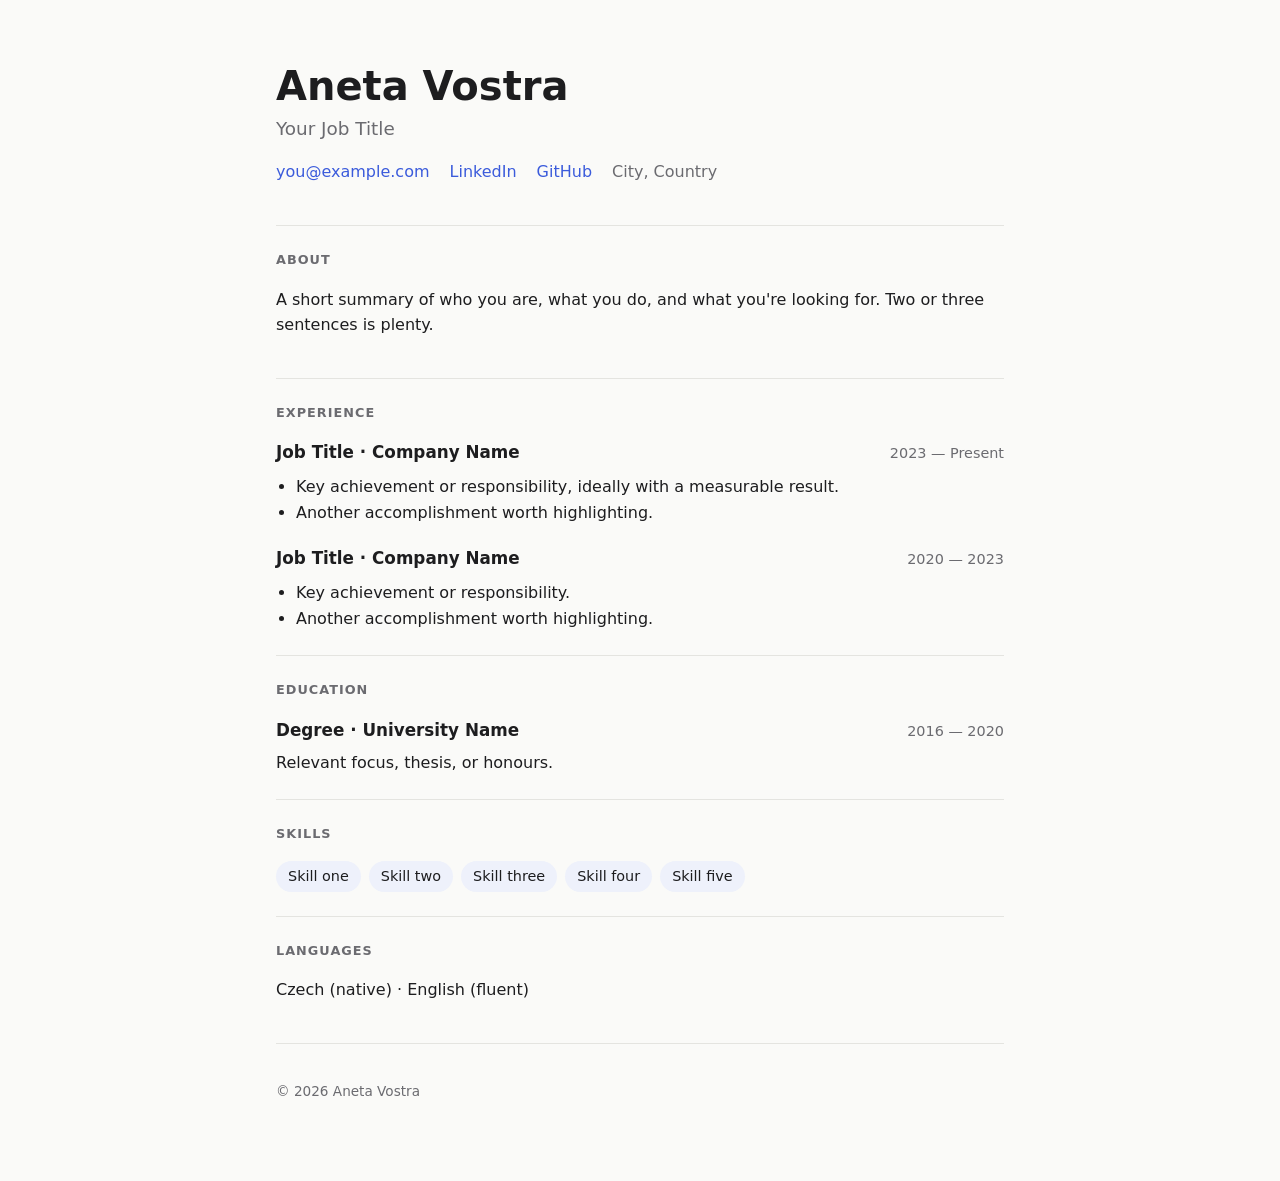
==== index.html @ 8c1da6d1 "Add placeholder web CV Co-Authored-By: Claude Opus 5.5 <noreply@anthropic.com>" ====
<!doctype html>
<html lang="en">
<head>
  <meta charset="utf-8">
  <meta name="viewport" content="width=device-width, initial-scale=1">
  <title>Aneta Vostra — CV</title>
  <meta name="description" content="Curriculum vitae of Aneta Vostra">
  <link rel="stylesheet" href="styles.css">
</head>
<body>
  <main class="cv">
    <header class="hero">
      <h1>Aneta Vostra</h1>
      <p class="role">Your Job Title</p>
      <ul class="contact">
        <li><a href="mailto:you@example.com">you@example.com</a></li>
        <li><a href="https://www.linkedin.com/">LinkedIn</a></li>
        <li><a href="https://github.com/">GitHub</a></li>
        <li>City, Country</li>
      </ul>
    </header>

    <section>
      <h2>About</h2>
      <p>A short summary of who you are, what you do, and what you're looking for. Two or three sentences is plenty.</p>
    </section>

    <section>
      <h2>Experience</h2>
      <article class="entry">
        <div class="entry-head">
          <h3>Job Title · Company Name</h3>
          <span class="dates">2023 — Present</span>
        </div>
        <ul>
          <li>Key achievement or responsibility, ideally with a measurable result.</li>
          <li>Another accomplishment worth highlighting.</li>
        </ul>
      </article>
      <article class="entry">
        <div class="entry-head">
          <h3>Job Title · Company Name</h3>
          <span class="dates">2020 — 2023</span>
        </div>
        <ul>
          <li>Key achievement or responsibility.</li>
          <li>Another accomplishment worth highlighting.</li>
        </ul>
      </article>
    </section>

    <section>
      <h2>Education</h2>
      <article class="entry">
        <div class="entry-head">
          <h3>Degree · University Name</h3>
          <span class="dates">2016 — 2020</span>
        </div>
        <p>Relevant focus, thesis, or honours.</p>
      </article>
    </section>

    <section>
      <h2>Skills</h2>
      <ul class="tags">
        <li>Skill one</li>
        <li>Skill two</li>
        <li>Skill three</li>
        <li>Skill four</li>
        <li>Skill five</li>
      </ul>
    </section>

    <section>
      <h2>Languages</h2>
      <p>Czech (native) · English (fluent)</p>
    </section>

    <footer>
      <p>&copy; 2026 Aneta Vostra</p>
    </footer>
  </main>
</body>
</html>
---- styles.css ----
:root {
  --bg: #fafaf8;
  --fg: #1d1d1f;
  --muted: #6b6b70;
  --accent: #3b5bdb;
  --line: #e4e4e0;
  --tag-bg: #eef1fb;
}

@media (prefers-color-scheme: dark) {
  :root {
    --bg: #141416;
    --fg: #ececee;
    --muted: #9a9aa2;
    --accent: #8ca2ff;
    --line: #2a2a2e;
    --tag-bg: #1f2336;
  }
}

* { box-sizing: border-box; }

body {
  margin: 0;
  background: var(--bg);
  color: var(--fg);
  font: 16px/1.6 system-ui, -apple-system, "Segoe UI", Roboto, sans-serif;
}

.cv {
  max-width: 760px;
  margin: 0 auto;
  padding: 64px 16px;
}

.hero { margin-bottom: 40px; }
.hero h1 { font-size: 2.5rem; line-height: 1.1; margin: 0; }
.role { color: var(--muted); font-size: 1.15rem; margin: 6px 0 16px; }

.contact {
  list-style: none;
  padding: 0;
  margin: 0;
  display: flex;
  flex-wrap: wrap;
  gap: 8px 20px;
  color: var(--muted);
}

a { color: var(--accent); text-decoration: none; }
a:hover { text-decoration: underline; }

section {
  border-top: 1px solid var(--line);
  padding: 24px 0;
}

h2 {
  font-size: 0.8rem;
  text-transform: uppercase;
  letter-spacing: 0.08em;
  color: var(--muted);
  margin: 0 0 16px;
}

.entry + .entry { margin-top: 20px; }

.entry-head {
  display: flex;
  justify-content: space-between;
  align-items: baseline;
  flex-wrap: wrap;
  gap: 4px 16px;
}

.entry h3 { font-size: 1.05rem; margin: 0; }
.dates { color: var(--muted); font-size: 0.9rem; white-space: nowrap; }
.entry ul { margin: 8px 0 0; padding-left: 20px; }
.entry p { margin: 6px 0 0; }

.tags {
  list-style: none;
  padding: 0;
  margin: 0;
  display: flex;
  flex-wrap: wrap;
  gap: 8px;
}

.tags li {
  background: var(--tag-bg);
  border-radius: 999px;
  padding: 4px 12px;
  font-size: 0.9rem;
}

footer {
  border-top: 1px solid var(--line);
  padding-top: 24px;
  color: var(--muted);
  font-size: 0.85rem;
}

@media print {
  .cv { padding: 0; }
  a { color: inherit; }
}
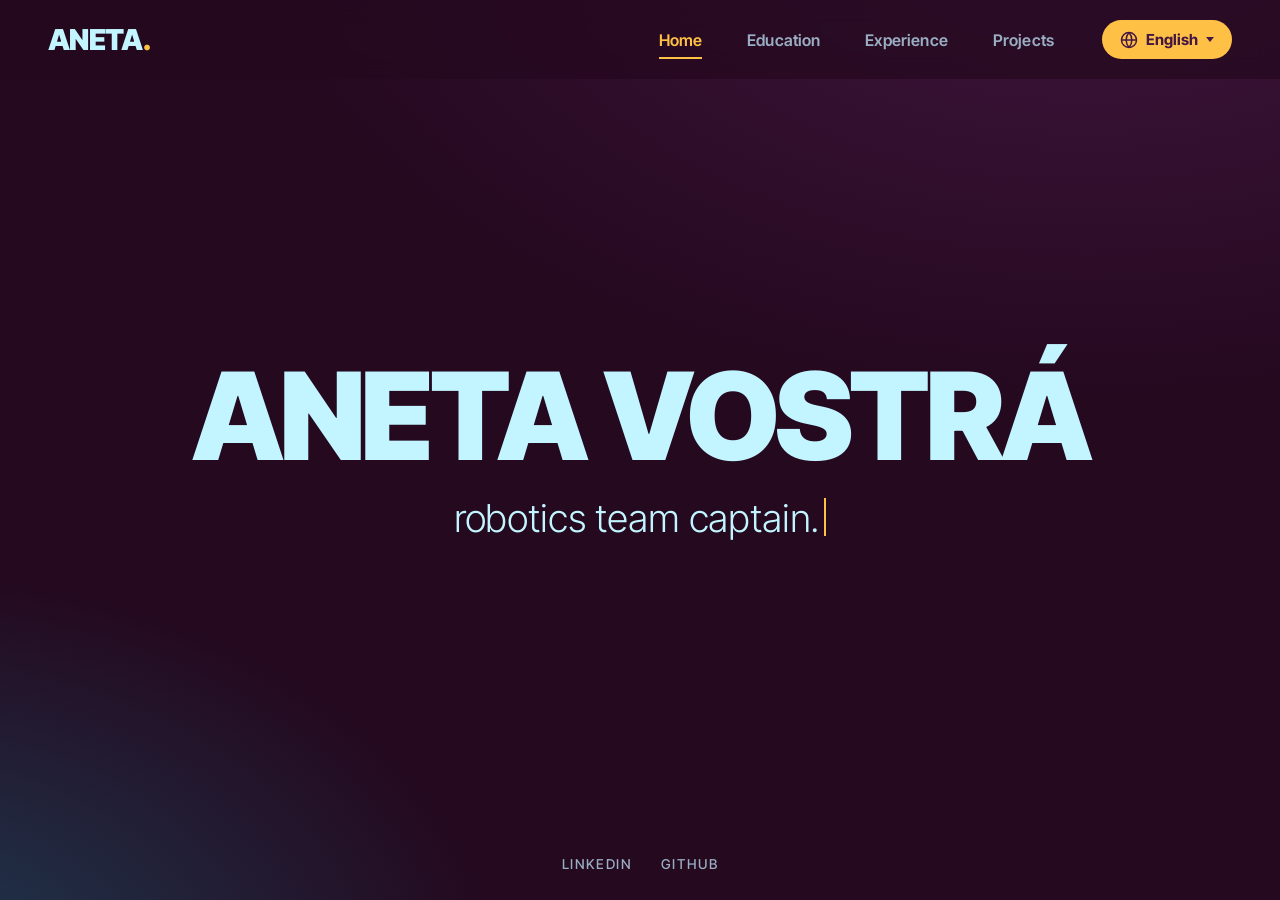
==== commit 2ff01b60: "Redesign site with dark theme, tabbed pages and LinkedIn content - Minimal full-screen home page wit" ====
--- a/index.html
+++ b/index.html
@@ -3,82 +3,472 @@
 <head>
   <meta charset="utf-8">
   <meta name="viewport" content="width=device-width, initial-scale=1">
-  <title>Aneta Vostra — CV</title>
-  <meta name="description" content="Curriculum vitae of Aneta Vostra">
+  <title>Aneta Vostrá</title>
+  <meta name="description" content="Aneta Vostrá, student at the International School of Prague. Robotics, economics and politics.">
+  <link rel="preconnect" href="https://fonts.googleapis.com">
+  <link rel="preconnect" href="https://fonts.gstatic.com" crossorigin>
+  <link href="https://fonts.googleapis.com/css2?family=Inter+Tight:wght@300;400;500;600;700;800;900&family=Inter:wght@400;500;600&display=swap" rel="stylesheet">
   <link rel="stylesheet" href="styles.css">
+  <script src="script.js" defer></script>
 </head>
 <body>
-  <main class="cv">
-    <header class="hero">
-      <h1>Aneta Vostra</h1>
-      <p class="role">Your Job Title</p>
-      <ul class="contact">
-        <li><a href="mailto:you@example.com">you@example.com</a></li>
-        <li><a href="https://www.linkedin.com/">LinkedIn</a></li>
-        <li><a href="https://github.com/">GitHub</a></li>
-        <li>City, Country</li>
+  <header class="topbar">
+    <a href="#home" class="brand">Aneta<span class="dot">.</span></a>
+
+    <nav class="menu" aria-label="Main">
+      <button class="menu-toggle" aria-expanded="false" aria-controls="menu-list">
+        <span class="menu-icon" aria-hidden="true"></span> Menu
+      </button>
+      <ul id="menu-list">
+        <li><a href="#home" data-tab="home">Home</a></li>
+        <li><a href="#education" data-tab="education">Education</a></li>
+        <li><a href="#experience" data-tab="experience">Experience</a></li>
+        <li><a href="#projects" data-tab="projects">Projects</a></li>
       </ul>
-    </header>
-
-    <section>
-      <h2>About</h2>
-      <p>A short summary of who you are, what you do, and what you're looking for. Two or three sentences is plenty.</p>
-    </section>
-
-    <section>
-      <h2>Experience</h2>
-      <article class="entry">
-        <div class="entry-head">
-          <h3>Job Title · Company Name</h3>
-          <span class="dates">2023 — Present</span>
-        </div>
+    </nav>
+
+    <div class="lang">
+      <button class="lang-toggle" aria-expanded="false" aria-controls="lang-list" aria-label="Language: English">
+        <svg viewBox="0 0 24 24" width="18" height="18" aria-hidden="true" fill="none" stroke="currentColor" stroke-width="2"><circle cx="12" cy="12" r="10"/><path d="M2 12h20M12 2a15 15 0 0 1 0 20M12 2a15 15 0 0 0 0 20"/></svg>
+        <span class="lang-label">English</span>
+        <span class="caret-down" aria-hidden="true"></span>
+      </button>
+      <ul id="lang-list" class="lang-list">
+        <li><button aria-current="true" lang="en">English</button></li>
+        <li><button disabled lang="cs">Čeština <small>brzy</small></button></li>
+      </ul>
+    </div>
+  </header>
+
+  <main>
+    <!-- HOME -->
+    <section class="page page-home" data-page="home">
+      <h1 class="name">Aneta Vostrá</h1>
+      <p class="rotator" aria-hidden="true"><span class="rotator-text"></span><span class="type-caret"></span></p>
+      <!-- Edit these lines to change the rotating subtext on the home page -->
+      <ul class="phrases visually-hidden">
+        <li>robotics team captain.</li>
+        <li>economics and politics enthusiast.</li>
+        <li>debater and public speaker.</li>
+        <li>tech tinkerer.</li>
+      </ul>
+      <div class="home-links">
+        <a href="https://www.linkedin.com/in/anetav/">LinkedIn</a>
+        <a href="https://github.com/anettle27">GitHub</a>
+      </div>
+    </section>
+
+
+    <!-- EDUCATION -->
+    <section class="page" data-page="education" hidden>
+      <header class="page-head">
+        <p class="eyebrow">01 / Education</p>
+        <h1>Education</h1>
+        <p class="lead">IB student at the International School of Prague with a passion for the social sciences, especially economics, finance and foreign relations, and a soft spot for engineering.</p>
+      </header>
+
+      <ol class="timeline">
+        <li class="card">
+          <span class="badge">2021 – 2028</span>
+          <h3>International School of Prague</h3>
+          <p class="meta">IB Diploma Programme · Prague</p>
+          <p>I've been at the International School of Prague since 2021 and am now in the IB Diploma Programme. My subject choices lean towards the social sciences, with economics and global politics at Higher Level, balanced with maths, languages and science.</p>
+          <dl class="subjects">
+            <div><dt>Higher Level</dt><dd>Mathematics: Analysis &amp; Approaches · Economics · Global Politics</dd></div>
+            <div><dt>Standard Level</dt><dd>Language &amp; Literature · Spanish · Biology</dd></div>
+          </dl>
+        </li>
+        <li class="card">
+          <span class="badge">Online courses</span>
+          <h3>Global Online Academy</h3>
+          <p class="meta">Semester courses taken alongside my school studies</p>
+          <p>Global Online Academy runs online courses for students from schools around the world. I've taken three courses with them to go deeper into subjects my school timetable couldn't fit.</p>
+          <ul class="roles">
+            <li><div><strong>Problem Solving with Engineering and Design</strong><span>Aug – Dec 2025</span></div>
+              <p>A semester of working through the engineering design process, from defining a real problem to brainstorming, prototyping and testing solutions. It tied in closely with my work as lead designer on the robotics team.</p></li>
+            <li><div><strong>Precalculus</strong></div>
+              <p>An online precalculus course covering functions, trigonometry and the other foundations needed for calculus. It gave me a strong base for IB Mathematics: Analysis &amp; Approaches at Higher Level.</p></li>
+            <li><div><strong>Biochemistry</strong></div>
+              <p>An introduction to the chemistry of living things, looking at the molecules that make life work, such as proteins, enzymes and DNA. It connected my interest in biology with my interest in how technology can support the human body.</p></li>
+          </ul>
+        </li>
+        <li class="card">
+          <span class="badge">Jul 2025</span>
+          <h3>Stanford Pre-Collegiate Studies</h3>
+          <p class="meta">Biomedical Engineering · Remote</p>
+          <p>A two-week intensive course on the principles and applications of biomedical engineering. We studied how the body's organs work and the technologies used to support them, then brainstormed possible new solutions. I finished with a research presentation on prosthetics: their history, how they're used today and where the technology is heading. The course cemented my passion for biotechnology and robotics.</p>
+        </li>
+        <li class="card">
+          <span class="badge">Jul 2024</span>
+          <h3>Oxford Royale</h3>
+          <p class="meta">Engineering &amp; Technology · Summer programme</p>
+          <p>A two-week summer programme focused on engineering and technology, especially mechanical and structural engineering and how it's used in the real world. We learned through hands-on projects and daily lectures. I came away with much stronger maths, physics and design skills.</p>
+        </li>
+      </ol>
+
+      <h2 class="section-title">Honours &amp; awards</h2>
+      <ul class="awards">
+        <li>
+          <span class="award-date">2025 – 2026</span>
+          <strong>Duke of Edinburgh International Award</strong>
+          <ul class="award-items">
+            <li><b>Silver Award</b><span>Aug 2026</span></li>
+            <li><b>Bronze Award</b><span>Sep 2025</span></li>
+          </ul>
+        </li>
+        <li>
+          <span class="award-date">2024 – 2026</span>
+          <strong>University of Waterloo Maths Contests</strong>
+          <span>Certificate of Distinction (top 25%) three years running</span>
+          <ul class="award-items">
+            <li><b>Cayley Contest, Grade 10</b><span>Apr 2026</span></li>
+            <li><b>Pascal Contest, Grade 9</b><span>May 2025</span></li>
+            <li><b>Pascal Contest, Grade 8</b><span>May 2024</span></li>
+          </ul>
+        </li>
+        <li>
+          <span class="award-date">Dec 2024 · Warsaw</span>
+          <strong>CEESA Speech &amp; Debate</strong>
+          <ul class="award-items">
+            <li><b>3rd Place, Debate</b><span>Should prisoners be allowed to vote?</span></li>
+            <li><b>Top 6, Original Oratory</b><span>Why friendships matter for youth</span></li>
+          </ul>
+        </li>
+        <li>
+          <span class="award-date">Mar 2025</span>
+          <strong>Finalist, National Sci-Tech Challenge</strong>
+          <span>JA Czech &amp; ExxonMobil. Creating sustainable solutions to everyday and unconventional problems.</span>
+        </li>
+        <li>
+          <span class="award-date">Apr 2024</span>
+          <strong>Lobkowicz Curator Certificate</strong>
+          <span>House of Lobkowicz, Curator Challenge 2024</span>
+        </li>
+      </ul>
+
+      <h2 class="section-title">Languages</h2>
+      <ul class="langs">
+        <li><strong>Czech</strong><span>Native</span></li>
+        <li><strong>English</strong><span>Native</span></li>
+        <li><strong>Spanish</strong><span>Limited working</span></li>
+      </ul>
+    </section>
+
+
+    <!-- EXPERIENCE -->
+    <section class="page" data-page="experience" hidden>
+      <header class="page-head">
+        <p class="eyebrow">02 / Experience</p>
+        <h1>Experience</h1>
+        <p class="lead">Robotics captain, community organiser, debater and athlete. Here's what I've been up to.</p>
+      </header>
+
+      <h2 class="section-title">Robotics</h2>
+      <div class="jobs">
+        <article class="card job captain">
+          <div class="captain-banner">
+            <span class="captain-star" aria-hidden="true">★</span>
+            <span>Team Captain</span>
+            <span class="captain-since">since Mar 2026</span>
+          </div>
+          <div class="job-head">
+            <h3>FalconTech #11041</h3>
+            <span class="badge">Oct 2024 – Now</span>
+          </div>
+          <p class="meta">Upper School Robotics Team · International School of Prague</p>
+          <ul class="stats">
+            <li><strong>16</strong><span>students led</span></li>
+            <li><strong>6</strong><span>projects at once</span></li>
+            <li><strong>4</strong><span>competitions</span></li>
+          </ul>
+          <ul class="roles">
+            <li><div><strong>Captain</strong><span>Mar 2026 – Now</span></div>
+              <p>I lead a team of 16 students working on 6 projects at the same time. As captain it's my job to instruct, direct and lead the team, while still working on the robot's specifications and design. I'm also helping other ISP students get into robotics and improving how the school's robotics club is structured.</p></li>
+            <li><div><strong>Member &amp; Lead Designer</strong><span>Oct 2024 – Now</span></div>
+              <p>I joined the Upper School robotics team in October 2024 and compete in both VEX and FIRST Tech Challenge. As lead designer I focus on the mechanical engineering side, turning ideas into robot designs the team can build.</p></li>
+          </ul>
+          <h4 class="sub-title">Competitions</h4>
+          <ul class="roles">
+            <li><div><strong>2026 Slovakia Qualifiers</strong><span>Mar – May 2026</span></div>
+              <p>Competed for Falcon Tech #11041 at the Slovakia qualifying tournament. We finished 4th out of 16 teams in the qualification rankings.</p></li>
+            <li><div><strong>FIRST Tech Challenge Benelux</strong><span>Sep – Dec 2025</span></div>
+              <p>Represented Falcon Tech #11041 in the FIRST Tech Challenge Benelux season. We designed, built and programmed a robot for that season's game.</p></li>
+            <li><div><strong>2025 Slovakia Qualifiers</strong><span>Mar – Jun 2025</span></div>
+              <p>Competed for Falcon Tech #11041 at the Slovakia qualifying tournament. We finished 2nd out of 12 teams in the qualification rankings.</p></li>
+            <li><div><strong>VEX Robotics: CEESA High Stakes</strong><span>Sep 2024 – Mar 2025</span></div>
+              <p>A season of VEX Robotics built around the "High Stakes" game. We represented ISP at the CEESA robotics competition.</p></li>
+          </ul>
+        </article>
+
+        <article class="card job a-mauve">
+          <div class="job-head">
+            <h3>National Team: FIRST Global Challenge</h3>
+            <span class="badge">Jun 2025 – Now</span>
+          </div>
+          <p class="meta">Representing the Czech Republic</p>
+          <p>The FIRST Global Challenge is an international robotics competition where each country sends a single national team. I'm one of the few students who got to represent Czechia.</p>
+          <ul class="roles">
+            <li><div><strong>2026 FIRST Global Challenge</strong><span>Jun 2026 – Now · Incheon, South Korea</span></div>
+              <p>Back on the national team for a second season, this time competing in Incheon, South Korea. Once again we're designing, building and programming a robot for this year's challenge.</p></li>
+            <li><div><strong>2025 FIRST Global Challenge</strong><span>Jun 2025 – Jun 2026 · Panama City, Panama</span></div>
+              <p>Our team engineered, built and programmed a robot to complete the competition's tasks. We competed against national teams from 180 other countries.</p></li>
+          </ul>
+        </article>
+      </div>
+
+      <h2 class="section-title">Leadership &amp; community</h2>
+      <div class="jobs">
+        <article class="card job a-sun">
+          <div class="job-head">
+            <h3>Co-organiser, Campfire Prague</h3>
+            <span class="badge">Jan – Mar 2026</span>
+          </div>
+          <p class="meta">Hack Club</p>
+          <p>I co-organised Campfire Prague, a 48-hour game jam for teens powered by Hack Club, a nonprofit for teen coders and electronics makers. Teens from around Prague came together to make and ship their own games, with prizes, food and merch along the way. My focus was team management and leadership, helping plan and run the event.</p>
+        </article>
+
+        <article class="card job a-mauve">
+          <div class="job-head">
+            <h3>Community Service</h3>
+            <span class="badge">Aug 2021 – Now</span>
+          </div>
+          <p class="meta">International School of Prague</p>
+          <ul class="roles">
+            <li><div><strong>Treasurer &amp; Leader, Upper School Community Service</strong><span>May 2025 – Aug 2026</span></div>
+              <p>I led the Upper School community service programme as both leader and treasurer. I oversaw 5 divisions, coordinating, planning and running their projects. I was also the link between students, the school administration and our partner charities.</p></li>
+            <li><div><strong>Member, Community Service Club (Roots &amp; Shoots)</strong><span>Aug 2021 – Now</span></div>
+              <p>Five years as part of the school's community service groups and initiatives. Together our projects have raised over 800 EUR. I've contributed around 250 hours of direct and indirect service.</p></li>
+          </ul>
+        </article>
+
+        <article class="card job a-sky">
+          <div class="job-head">
+            <h3>Team Manager &amp; Social Media</h3>
+            <span class="badge">Oct 2024 – Oct 2025</span>
+          </div>
+          <p class="meta">Restoring Rainbows · Prague · Hybrid</p>
+          <p>I helped build a new charity branch in Prague together with a co-founder. I ran the branch's social media and managed the tasks of a team of 8. The role was hybrid, so I worked both in person and online.</p>
+        </article>
+      </div>
+
+      <h2 class="section-title">Speaking &amp; debate</h2>
+      <div class="jobs">
+        <article class="card job a-sun">
+          <div class="job-head">
+            <h3>Model United Nations</h3>
+            <span class="badge">Aug 2023 – Apr 2025</span>
+          </div>
+          <p class="meta">ISPMUN</p>
+          <ul class="roles">
+            <li><div><strong>Club Member</strong><span>Aug 2023 – Apr 2025</span></div>
+              <p>Almost two years as a member of the school's Model United Nations club. I took part in two conferences, ISPMUN '23 and PORGMUN '25.</p></li>
+            <li><div><strong>Head of Admins, ISPMUN '23</strong><span>Aug – Sep 2023</span></div>
+              <p>I led the admin team at ISPMUN '23, the conference hosted by my school. I delegated tasks and organised the admins so the conference ran smoothly.</p></li>
+          </ul>
+        </article>
+
+        <article class="card job a-mauve">
+          <div class="job-head">
+            <h3>Speaker, TEDxYouth@ISPrague</h3>
+            <span class="badge">Mar – Oct 2023</span>
+          </div>
+          <p class="meta">TEDxYouth</p>
+          <p>I wrote and delivered a talk at TEDxYouth@ISPrague. It explored how social media has changed music, and the "tiktokification" of today's music landscape.</p>
+        </article>
+      </div>
+
+      <h2 class="section-title">Work &amp; sport</h2>
+      <div class="jobs">
+        <article class="card job a-sky">
+          <div class="job-head">
+            <h3>IT Intern</h3>
+            <span class="badge">Jul 2025</span>
+          </div>
+          <p class="meta">International School of Prague · Internship</p>
+          <p>I spent a month of the summer working in the school's IT office. I helped set up the online learning environment that students and teachers use during the school year.</p>
+        </article>
+
+        <article class="card job a-sun">
+          <div class="job-head">
+            <h3>Student Athlete</h3>
+            <span class="badge">Aug 2021 – Now</span>
+          </div>
+          <p class="meta">Varsity Swimming · Varsity Cross-Country</p>
+          <p>A multi-sport athlete on the varsity swimming and cross-country teams since 2021. I've competed at CEESA and SCIS tournaments, earning Sportsmanship Awards and individual medals.</p>
+        </article>
+      </div>
+
+      <div class="skills">
+        <h2 class="section-title">Toolbox</h2>
         <ul>
-          <li>Key achievement or responsibility, ideally with a measurable result.</li>
-          <li>Another accomplishment worth highlighting.</li>
+          <li>Leadership</li><li>Team Management</li><li>Project Engineering</li><li>Robotics</li><li>Mechanical Engineering</li><li>Fusion 360</li><li>Problem Solving</li><li>Creativity &amp; Innovation</li><li>Fundraising</li><li>Social Media Marketing</li><li>Public Speaking</li>
         </ul>
-      </article>
-      <article class="entry">
-        <div class="entry-head">
-          <h3>Job Title · Company Name</h3>
-          <span class="dates">2020 — 2023</span>
-        </div>
-        <ul>
-          <li>Key achievement or responsibility.</li>
-          <li>Another accomplishment worth highlighting.</li>
-        </ul>
-      </article>
-    </section>
-
-    <section>
-      <h2>Education</h2>
-      <article class="entry">
-        <div class="entry-head">
-          <h3>Degree · University Name</h3>
-          <span class="dates">2016 — 2020</span>
-        </div>
-        <p>Relevant focus, thesis, or honours.</p>
-      </article>
-    </section>
-
-    <section>
-      <h2>Skills</h2>
-      <ul class="tags">
-        <li>Skill one</li>
-        <li>Skill two</li>
-        <li>Skill three</li>
-        <li>Skill four</li>
-        <li>Skill five</li>
-      </ul>
-    </section>
-
-    <section>
-      <h2>Languages</h2>
-      <p>Czech (native) · English (fluent)</p>
-    </section>
-
-    <footer>
-      <p>&copy; 2026 Aneta Vostra</p>
-    </footer>
+      </div>
+    </section>
+
+    <!-- PROJECTS -->
+    <section class="page" data-page="projects" hidden>
+      <header class="page-head">
+        <p class="eyebrow">03 / Projects</p>
+        <h1>Projects</h1>
+        <p class="lead">Robots, events, talks and the things I've built along the way.</p>
+      </header>
+      <div class="projects">
+        <a class="project-card" href="#projects/3d-imaging">
+          <div class="cover c-sun"><span>01</span></div>
+          <div class="project-card-body">
+            <h3>3D Imaging for Personal Project</h3>
+            <p>Learning Fusion 360 from scratch for my MYP 5 Personal Project.</p>
+            <ul class="tags"><li>Fusion 360</li><li>3D design</li></ul>
+            <span class="more">Take a look <span aria-hidden="true">→</span></span>
+          </div>
+        </a>
+        <a class="project-card" href="#projects/first-global-2025">
+          <div class="cover c-teal"><span>02</span></div>
+          <div class="project-card-body">
+            <h3>FIRST Global Challenge 2025</h3>
+            <p>Representing Czechia in Panama with a robot built to compete against 180 countries.</p>
+            <ul class="tags"><li>Robotics</li><li>Engineering</li></ul>
+            <span class="more">Take a look <span aria-hidden="true">→</span></span>
+          </div>
+        </a>
+        <a class="project-card" href="#projects/campfire-prague">
+          <div class="cover c-mauve"><span>03</span></div>
+          <div class="project-card-body">
+            <h3>Campfire Prague</h3>
+            <p>Co-organising a 48-hour game jam for teens, powered by Hack Club.</p>
+            <ul class="tags"><li>Event</li><li>Hack Club</li></ul>
+            <span class="more">Take a look <span aria-hidden="true">→</span></span>
+          </div>
+        </a>
+        <a class="project-card" href="#projects/tedx-talk">
+          <div class="cover c-mix"><span>04</span></div>
+          <div class="project-card-body">
+            <h3>TEDxYouth Talk</h3>
+            <p>A talk on the “tiktokification” of music at TEDxYouth@ISPrague.</p>
+            <ul class="tags"><li>Public speaking</li><li>Music</li></ul>
+            <span class="more">Take a look <span aria-hidden="true">→</span></span>
+          </div>
+        </a>
+      </div>
+    </section>
+
+    <!-- PROJECT 01 -->
+    <section class="page project-page" data-page="projects/3d-imaging" hidden>
+      <a class="back" href="#projects"><span aria-hidden="true">←</span> All projects</a>
+      <header class="page-head">
+        <p class="eyebrow">Project 01</p>
+        <h1>3D Imaging for Personal Project</h1>
+        <p class="lead">Daily lessons and tasks in Fusion 360, with the goal of using 3D modelling in my MYP 5 Personal Project.</p>
+      </header>
+      <div class="cover cover-hero c-sun"><span>01</span></div>
+      <dl class="facts">
+        <div><dt>When</dt><dd>May 2025 – Mar 2026</dd></div>
+        <div><dt>Where</dt><dd>International School of Prague</dd></div>
+        <div><dt>Tools</dt><dd>Fusion 360</dd></div>
+        <div><dt>Type</dt><dd>MYP 5 Personal Project</dd></div>
+      </dl>
+      <div class="story">
+        <section>
+          <h2>Overview</h2>
+          <p>For my MYP 5 Personal Project I set out to learn 3D imaging properly. I worked through daily lessons and tasks in Fusion 360 and applied what I learned to the project itself.</p>
+        </section>
+      </div>
+      <a class="next" href="#projects/first-global-2025">
+        <span class="eyebrow">Next project</span>
+        <span class="next-title">FIRST Global Challenge 2025 <span aria-hidden="true">→</span></span>
+      </a>
+    </section>
+    <!-- PROJECT 02 -->
+    <section class="page project-page" data-page="projects/first-global-2025" hidden>
+      <a class="back" href="#projects"><span aria-hidden="true">←</span> All projects</a>
+      <header class="page-head">
+        <p class="eyebrow">Project 02</p>
+        <h1>FIRST Global Challenge 2025</h1>
+        <p class="lead">One of the few students representing the Czech Republic at the FIRST Global Challenge in Panama City.</p>
+      </header>
+      <div class="cover cover-hero c-teal"><span>02</span></div>
+      <dl class="facts">
+        <div><dt>When</dt><dd>Jun 2025</dd></div>
+        <div><dt>Where</dt><dd>Panama City, Panama</dd></div>
+        <div><dt>Team</dt><dd>Czechia · ISP Robotics</dd></div>
+        <div><dt>Skills</dt><dd>Problem solving, robotics</dd></div>
+      </dl>
+      <div class="story">
+        <section>
+          <h2>Overview</h2>
+          <p>The FIRST Global Challenge brings together national teams from around the world. As a member of the ISP robotics team, I got to represent Czechia.</p>
+        </section>
+        <section>
+          <h2>What we did</h2>
+          <p>We engineered, built and programmed a robot to complete the challenge tasks, competing against teams from 180 other countries.</p>
+        </section>
+      </div>
+      <a class="next" href="#projects/campfire-prague">
+        <span class="eyebrow">Next project</span>
+        <span class="next-title">Campfire Prague <span aria-hidden="true">→</span></span>
+      </a>
+    </section>
+    <!-- PROJECT 03 -->
+    <section class="page project-page" data-page="projects/campfire-prague" hidden>
+      <a class="back" href="#projects"><span aria-hidden="true">←</span> All projects</a>
+      <header class="page-head">
+        <p class="eyebrow">Project 03</p>
+        <h1>Campfire Prague</h1>
+        <p class="lead">A 48-hour game jam where teens from around Prague came together to make and ship games.</p>
+      </header>
+      <div class="cover cover-hero c-mauve"><span>03</span></div>
+      <dl class="facts">
+        <div><dt>When</dt><dd>Jan – Mar 2026</dd></div>
+        <div><dt>Role</dt><dd>Co-organiser</dd></div>
+        <div><dt>With</dt><dd>Hack Club</dd></div>
+        <div><dt>Format</dt><dd>48-hour game jam</dd></div>
+      </dl>
+      <div class="story">
+        <section>
+          <h2>Overview</h2>
+          <p>Campfire Prague is a coding-focused game jam for teens, powered by Hack Club, a nonprofit for teen coders and electronics makers. Participants had 48 hours to make and ship a game, with prizes, food, drinks and merch.</p>
+        </section>
+        <section>
+          <h2>My role</h2>
+          <p>As one of the co-organisers I worked on team management and leadership, helping plan and run the event.</p>
+        </section>
+      </div>
+      <a class="next" href="#projects/tedx-talk">
+        <span class="eyebrow">Next project</span>
+        <span class="next-title">TEDxYouth Talk <span aria-hidden="true">→</span></span>
+      </a>
+    </section>
+    <!-- PROJECT 04 -->
+    <section class="page project-page" data-page="projects/tedx-talk" hidden>
+      <a class="back" href="#projects"><span aria-hidden="true">←</span> All projects</a>
+      <header class="page-head">
+        <p class="eyebrow">Project 04</p>
+        <h1>TEDxYouth Talk</h1>
+        <p class="lead">A talk on how social media has changed the music we listen to.</p>
+      </header>
+      <div class="cover cover-hero c-mix"><span>04</span></div>
+      <dl class="facts">
+        <div><dt>When</dt><dd>Mar – Oct 2023</dd></div>
+        <div><dt>Event</dt><dd>TEDxYouth@ISPrague</dd></div>
+        <div><dt>Role</dt><dd>Speaker</dd></div>
+        <div><dt>Topic</dt><dd>Music &amp; social media</dd></div>
+      </dl>
+      <div class="story">
+        <section>
+          <h2>Overview</h2>
+          <p>I wrote and gave a speech about how music has been affected by social media and the resulting “tiktokification” of today's music landscape.</p>
+        </section>
+      </div>
+      <a class="next" href="#projects/3d-imaging">
+        <span class="eyebrow">Next project</span>
+        <span class="next-title">3D Imaging for Personal Project <span aria-hidden="true">→</span></span>
+      </a>
+    </section>
   </main>
+
+  <footer class="footer">
+    <p>&copy; 2026 Aneta Vostrá</p>
+  </footer>
 </body>
 </html>
--- a/styles.css
+++ b/styles.css
@@ -1,107 +1,687 @@
 :root {
-  --bg: #fafaf8;
-  --fg: #1d1d1f;
-  --muted: #6b6b70;
-  --accent: #3b5bdb;
-  --line: #e4e4e0;
-  --tag-bg: #eef1fb;
-}
-
-@media (prefers-color-scheme: dark) {
-  :root {
-    --bg: #141416;
-    --fg: #ececee;
-    --muted: #9a9aa2;
-    --accent: #8ca2ff;
-    --line: #2a2a2e;
-    --tag-bg: #1f2336;
-  }
+  /* Palette */
+  --sky: #C2F5FF;
+  --sun: #FFC145;
+  --teal: #1B546C;
+  --mauve: #9B6A9D;
+  --plum: #441742;
+  --night: #24091F;              /* deeper plum for the page base */
+
+  /* Roles */
+  --bg: var(--night);
+  --text: var(--sky);
+  --muted: color-mix(in srgb, var(--sky) 68%, var(--plum));
+  --surface: color-mix(in srgb, var(--plum) 70%, var(--night));
+  --surface-hover: color-mix(in srgb, var(--plum) 85%, var(--teal));
+  --line: color-mix(in srgb, var(--sky) 16%, transparent);
+
+  --radius: 16px;
+  --display: "Inter Tight", "Helvetica Neue", Arial, sans-serif;
+  --body: "Inter", "Helvetica Neue", Arial, sans-serif;
 }
 
 * { box-sizing: border-box; }
+[hidden] { display: none !important; }
 
 body {
   margin: 0;
-  background: var(--bg);
-  color: var(--fg);
-  font: 16px/1.6 system-ui, -apple-system, "Segoe UI", Roboto, sans-serif;
-}
-
-.cv {
-  max-width: 760px;
+  min-height: 100vh;
+  display: flex;
+  flex-direction: column;
+  background:
+    radial-gradient(1200px 700px at 85% -10%, color-mix(in srgb, var(--plum) 90%, transparent), transparent 70%),
+    radial-gradient(900px 600px at -10% 110%, color-mix(in srgb, var(--teal) 70%, transparent), transparent 70%),
+    var(--bg);
+  background-attachment: fixed;
+  color: var(--text);
+  font: 400 16px/1.65 var(--body);
+  overflow-x: hidden;
+  -webkit-font-smoothing: antialiased;
+}
+
+h1, h2, h3 {
+  font-family: var(--display);
+  font-weight: 800;
+  line-height: 1.05;
+  letter-spacing: -0.02em;
+  margin: 0;
+}
+a { color: inherit; }
+::selection { background: var(--sun); color: var(--plum); }
+:focus-visible { outline: 2px solid var(--sun); outline-offset: 3px; border-radius: 4px; }
+
+/* ---------- Top bar ---------- */
+.topbar {
+  position: sticky;
+  top: 0;
+  z-index: 10;
+  display: flex;
+  align-items: center;
+  gap: clamp(16px, 4vw, 48px);
+  padding: 20px clamp(16px, 4vw, 48px);
+  background: color-mix(in srgb, var(--night) 70%, transparent);
+  backdrop-filter: blur(12px);
+}
+
+.brand {
+  margin-right: auto;
+  font: 900 clamp(1.4rem, 2.6vw, 1.8rem) var(--display);
+  letter-spacing: -0.02em;
+  text-transform: uppercase;
+  text-decoration: none;
+}
+.dot { color: var(--sun); }
+
+.menu ul {
+  list-style: none;
+  display: flex;
+  gap: clamp(20px, 3.5vw, 48px);
+  margin: 0;
+  padding: 0;
+}
+.menu a {
+  position: relative;
+  display: block;
+  padding: 6px 0;
+  font: 600 1rem var(--display);
+  letter-spacing: .01em;
+  text-decoration: none;
+  color: var(--muted);
+  transition: color .2s;
+}
+.menu a::after {
+  content: "";
+  position: absolute;
+  left: 0; right: 0; bottom: -3px;
+  height: 2px;
+  background: var(--sun);
+  transform: scaleX(0);
+  transform-origin: left;
+  transition: transform .25s;
+}
+.menu a:hover { color: var(--text); }
+.menu a:hover::after,
+.menu a[aria-current="page"]::after { transform: scaleX(1); }
+.menu a[aria-current="page"] { color: var(--sun); }
+
+.menu-toggle {
+  display: none;
+  align-items: center;
+  gap: 10px;
+  padding: 9px 16px;
+  background: transparent;
+  color: var(--text);
+  border: 1px solid var(--line);
+  border-radius: 999px;
+  font: 600 .95rem var(--display);
+  cursor: pointer;
+}
+.menu-icon, .menu-icon::before, .menu-icon::after {
+  display: block;
+  width: 16px;
+  height: 2px;
+  background: currentColor;
+  border-radius: 1px;
+  position: relative;
+  transition: transform .25s;
+}
+.menu-icon::before, .menu-icon::after { content: ""; position: absolute; }
+.menu-icon::before { top: -5px; }
+.menu-icon::after  { top: 5px; }
+.menu-toggle[aria-expanded="true"] .menu-icon { background: transparent; }
+.menu-toggle[aria-expanded="true"] .menu-icon::before { transform: translateY(5px) rotate(45deg); }
+.menu-toggle[aria-expanded="true"] .menu-icon::after  { transform: translateY(-5px) rotate(-45deg); }
+
+/* Language pill */
+.lang { position: relative; }
+.lang-toggle {
+  display: inline-flex;
+  align-items: center;
+  gap: 8px;
+  padding: 10px 18px;
+  background: var(--sun);
+  color: var(--plum);
+  border: 0;
+  border-radius: 999px;
+  font: 700 .95rem var(--display);
+  cursor: pointer;
+  transition: transform .2s, filter .2s;
+}
+.lang-toggle:hover { transform: translateY(-1px); filter: brightness(1.05); }
+.caret-down {
+  width: 0; height: 0;
+  border-left: 4px solid transparent;
+  border-right: 4px solid transparent;
+  border-top: 5px solid currentColor;
+  transition: transform .2s;
+}
+.lang-toggle[aria-expanded="true"] .caret-down { transform: rotate(180deg); }
+
+/* Dropdown panel (language list; the phone nav reuses the same look below) */
+.lang-list {
+  list-style: none;
+  margin: 0;
+  padding: 6px;
+  position: absolute;
+  right: 0;
+  top: calc(100% + 10px);
+  min-width: 190px;
+  background: var(--surface);
+  border: 1px solid var(--line);
+  border-radius: 14px;
+  box-shadow: 0 20px 40px -12px rgb(0 0 0 / .5);
+  opacity: 0;
+  visibility: hidden;
+  transform: translateY(-6px);
+  transition: opacity .2s, transform .2s, visibility .2s;
+}
+.lang.open .lang-list { opacity: 1; visibility: visible; transform: none; }
+.lang-list button {
+  display: flex;
+  justify-content: space-between;
+  align-items: center;
+  width: 100%;
+  padding: 10px 12px;
+  background: none;
+  border: 0;
+  border-radius: 10px;
+  color: var(--text);
+  font: 600 .95rem var(--display);
+  text-align: left;
+  cursor: pointer;
+}
+.lang-list button:not(:disabled):hover { background: var(--surface-hover); }
+.lang-list button[aria-current="true"] { color: var(--sun); }
+.lang-list button:disabled { opacity: .5; cursor: default; }
+.lang-list small {
+  font: 600 .65rem var(--display);
+  text-transform: uppercase;
+  letter-spacing: .08em;
+  padding: 2px 8px;
+  border: 1px solid currentColor;
+  border-radius: 999px;
+}
+
+@media (max-width: 760px) {
+  .topbar { gap: 10px; }
+  .menu { position: relative; order: 1; }
+  .menu-toggle { display: inline-flex; }
+  .lang-label { display: none; }
+  .lang-toggle { padding: 10px 13px; }
+  .menu ul {
+    position: absolute;
+    right: 0;
+    top: calc(100% + 10px);
+    flex-direction: column;
+    gap: 0;
+    min-width: 200px;
+    padding: 6px;
+    background: var(--surface);
+    border: 1px solid var(--line);
+    border-radius: 14px;
+    box-shadow: 0 20px 40px -12px rgb(0 0 0 / .5);
+    opacity: 0;
+    visibility: hidden;
+    transform: translateY(-6px);
+    transition: opacity .2s, transform .2s, visibility .2s;
+  }
+  .menu.open ul { opacity: 1; visibility: visible; transform: none; }
+  .menu a { padding: 10px 12px; border-radius: 10px; color: var(--text); }
+  .menu a::after { display: none; }
+  .menu a:hover { background: var(--surface-hover); }
+}
+
+/* ---------- Pages ---------- */
+main {
+  flex: 1;
+  display: flex;
+  flex-direction: column;
+  width: 100%;
+  max-width: 1040px;
   margin: 0 auto;
-  padding: 64px 16px;
-}
-
-.hero { margin-bottom: 40px; }
-.hero h1 { font-size: 2.5rem; line-height: 1.1; margin: 0; }
-.role { color: var(--muted); font-size: 1.15rem; margin: 6px 0 16px; }
-
-.contact {
+  padding: 24px 16px 80px;
+}
+
+.page { animation: rise .5s cubic-bezier(.2, .8, .2, 1); }
+@keyframes rise {
+  from { opacity: 0; transform: translateY(14px); }
+  to   { opacity: 1; transform: none; }
+}
+
+.eyebrow {
+  margin: 0 0 14px;
+  font: 600 .8rem var(--display);
+  letter-spacing: .14em;
+  text-transform: uppercase;
+  color: var(--sun);
+}
+.page-head { padding: 32px 0 48px; }
+.page-head h1 {
+  font-size: clamp(2.8rem, 9vw, 5.5rem);
+  font-weight: 900;
+  text-transform: uppercase;
+  letter-spacing: -0.03em;
+}
+.lead { font-size: 1.15rem; max-width: 600px; color: var(--muted); margin: 18px 0 0; }
+.section-title {
+  font-size: .8rem;
+  font-weight: 600;
+  letter-spacing: .14em;
+  text-transform: uppercase;
+  color: var(--sun);
+  margin: 64px 0 20px;
+}
+.meta { color: var(--muted); font-size: .95rem; margin: 4px 0 10px; }
+
+.visually-hidden {
+  position: absolute !important;
+  width: 1px; height: 1px;
+  overflow: hidden;
+  clip: rect(0 0 0 0);
+  white-space: nowrap;
+}
+
+/* ---------- Home: one screen, no scrolling ---------- */
+body[data-view="home"] { height: 100vh; height: 100dvh; min-height: 0; overflow: hidden; }
+body[data-view="home"] main { padding-bottom: 24px; }
+body[data-view="home"] .footer { display: none; }
+
+.page-home {
+  flex: 1;
+  display: flex;
+  flex-direction: column;
+  align-items: center;
+  justify-content: center;
+  text-align: center;
+  padding-bottom: 8vh;
+}
+
+.name {
+  font-size: clamp(3rem, 9.5vw, 8.5rem);
+  font-weight: 900;
+  line-height: .95;
+  letter-spacing: -0.035em;
+  text-transform: uppercase;
+}
+@media (min-width: 700px) { .name { white-space: nowrap; } }
+
+.rotator {
+  min-height: 1.4em;
+  margin: 22px 0 0;
+  font: 300 clamp(1.3rem, 3.6vw, 2.4rem) var(--display);
+  letter-spacing: -0.01em;
+}
+.type-caret {
+  display: inline-block;
+  width: 2px;
+  height: 1em;
+  margin-left: 4px;
+  vertical-align: -0.1em;
+  background: var(--sun);
+  animation: blink 1s steps(1) infinite;
+}
+@keyframes blink { 50% { opacity: 0; } }
+
+.home-links {
+  position: absolute;
+  left: 0; right: 0; bottom: 28px;
+  display: flex;
+  justify-content: center;
+  gap: 28px;
+  font: 500 .85rem var(--display);
+  letter-spacing: .12em;
+  text-transform: uppercase;
+}
+.home-links a { text-decoration: none; color: var(--muted); transition: color .2s; }
+.home-links a:hover { color: var(--sun); }
+
+/* ---------- Shared card ---------- */
+.card {
+  background: color-mix(in srgb, var(--surface) 85%, transparent);
+  border: 1px solid var(--line);
+  border-radius: var(--radius);
+  padding: 28px;
+  transition: transform .25s, border-color .25s, background .25s;
+}
+.card:hover {
+  transform: translateY(-3px);
+  border-color: color-mix(in srgb, var(--sky) 30%, transparent);
+  background: var(--surface-hover);
+}
+.card h3 { font-size: 1.5rem; font-weight: 700; margin-top: 14px; }
+.card p:last-child { margin-bottom: 0; }
+
+.badge {
+  display: inline-block;
+  padding: 4px 12px;
+  border: 1px solid var(--line);
+  border-radius: 999px;
+  font: 600 .8rem var(--display);
+  letter-spacing: .04em;
+  color: var(--sun);
+}
+
+/* ---------- Education timeline ---------- */
+.timeline {
   list-style: none;
+  margin: 0;
+  padding: 0 0 0 36px;
+  position: relative;
+  display: grid;
+  gap: 24px;
+}
+.timeline::before {
+  content: "";
+  position: absolute;
+  left: 9px; top: 12px; bottom: 12px;
+  width: 2px;
+  background: linear-gradient(var(--sun), var(--mauve), transparent);
+}
+.timeline li { position: relative; }
+.timeline li::before {
+  content: "";
+  position: absolute;
+  left: -34px; top: 32px;
+  width: 16px; height: 16px;
+  background: var(--sun);
+  border: 4px solid var(--night);
+  border-radius: 50%;
+  box-shadow: 0 0 0 1px var(--sun);
+}
+
+/* ---------- Experience ---------- */
+.jobs { display: grid; gap: 24px; }
+.job { border-left: 4px solid var(--accent-color, var(--sun)); }
+.job-head {
+  display: flex;
+  justify-content: space-between;
+  align-items: center;
+  flex-wrap: wrap;
+  gap: 8px 16px;
+}
+.job-head h3 { margin: 0; }
+.job ul { margin: 0; padding-left: 20px; color: var(--muted); }
+.job li + li { margin-top: 4px; }
+.a-sun   { --accent-color: var(--sun); }
+.a-mauve { --accent-color: var(--mauve); }
+.a-sky   { --accent-color: var(--sky); }
+
+.page-head + .section-title { margin-top: 0; }
+
+/* Several roles inside one card */
+.job .roles { list-style: none; margin: 16px 0 0; padding: 0; color: var(--text); }
+.roles li { padding: 14px 0 0; border-top: 1px solid var(--line); }
+.roles li + li { margin-top: 14px; }
+.roles div {
+  display: flex;
+  justify-content: space-between;
+  flex-wrap: wrap;
+  gap: 2px 16px;
+}
+.roles strong { font: 600 1.05rem var(--display); }
+.roles span { color: var(--muted); font-size: .9rem; }
+.roles p { margin: 6px 0 0; color: var(--muted); }
+
+/* Captain highlight */
+.job.captain {
+  border: 1px solid var(--sun);
+  border-left: 4px solid var(--sun);
+  background: linear-gradient(160deg, color-mix(in srgb, var(--sun) 12%, var(--surface)), var(--surface) 45%);
+  box-shadow: 0 24px 60px -30px color-mix(in srgb, var(--sun) 60%, transparent);
+}
+.captain-banner {
+  display: inline-flex;
+  align-items: center;
+  gap: 10px;
+  margin-bottom: 18px;
+  padding: 8px 18px 8px 14px;
+  background: var(--sun);
+  color: var(--plum);
+  border-radius: 999px;
+  font: 900 1rem var(--display);
+  letter-spacing: .12em;
+  text-transform: uppercase;
+}
+.captain-star { font-size: 1.1rem; letter-spacing: 0; }
+.captain-since {
+  font-weight: 600;
+  font-size: .75rem;
+  letter-spacing: .06em;
+  opacity: .75;
+}
+.job.captain .job-head h3 { font-size: clamp(1.8rem, 4vw, 2.4rem); font-weight: 900; text-transform: uppercase; }
+
+.job .stats {
+  list-style: none;
+  margin: 20px 0 8px;
   padding: 0;
+  display: flex;
+  flex-wrap: wrap;
+  gap: 12px 40px;
+}
+.stats li { display: flex; flex-direction: column; }
+.stats strong {
+  font: 900 clamp(2.2rem, 5vw, 3rem)/1 var(--display);
+  letter-spacing: -0.03em;
+  color: var(--sun);
+}
+.stats span {
+  margin-top: 4px;
+  font: 600 .75rem var(--display);
+  letter-spacing: .12em;
+  text-transform: uppercase;
+  color: var(--muted);
+}
+
+.sub-title {
+  margin: 28px 0 0;
+  font: 600 .8rem var(--display);
+  letter-spacing: .14em;
+  text-transform: uppercase;
+  color: var(--sun);
+}
+.card .roles { list-style: none; margin: 16px 0 0; padding: 0; }
+
+/* Grouped awards */
+.award-items { list-style: none; margin: 10px 0 0; padding: 0; display: grid; gap: 8px; }
+.award-items li {
+  display: flex;
+  flex-direction: column;
+  padding: 8px 0 0;
+  border-top: 1px solid var(--line);
+}
+.award-items b { font: 600 .95rem var(--display); }
+
+/* IB subjects */
+.subjects { display: grid; gap: 10px; margin: 16px 0 0; }
+.subjects dt {
+  font: 600 .75rem var(--display);
+  letter-spacing: .14em;
+  text-transform: uppercase;
+  color: var(--sun);
+}
+.subjects dd { margin: 2px 0 0; }
+
+/* Awards */
+.awards {
+  list-style: none;
   margin: 0;
-  display: flex;
-  flex-wrap: wrap;
-  gap: 8px 20px;
+  padding: 0;
+  display: grid;
+  grid-template-columns: repeat(auto-fill, minmax(280px, 1fr));
+  gap: 16px;
+}
+.awards > li {
+  display: flex;
+  flex-direction: column;
+  gap: 4px;
+  padding: 20px;
+  border: 1px solid var(--line);
+  border-radius: var(--radius);
+  background: color-mix(in srgb, var(--surface) 85%, transparent);
+}
+.awards strong { font: 700 1.05rem/1.3 var(--display); }
+.awards span { color: var(--muted); font-size: .9rem; }
+.awards .award-date {
+  color: var(--sun);
+  font: 600 .75rem var(--display);
+  letter-spacing: .14em;
+  text-transform: uppercase;
+}
+
+/* Languages */
+.langs { list-style: none; margin: 0; padding: 0; display: flex; flex-wrap: wrap; gap: 12px; }
+.langs li {
+  display: flex;
+  align-items: baseline;
+  gap: 10px;
+  padding: 12px 20px;
+  border: 1px solid var(--line);
+  border-radius: 999px;
+}
+.langs strong { font: 700 1rem var(--display); }
+.langs span { color: var(--muted); font-size: .9rem; }
+
+.skills ul { list-style: none; padding: 0; margin: 0; display: flex; flex-wrap: wrap; gap: 10px; }
+.skills li {
+  padding: 9px 18px;
+  border: 1px solid var(--line);
+  border-radius: 999px;
+  font: 500 .95rem var(--display);
+  transition: background .2s, color .2s, border-color .2s;
+}
+.skills li:hover { background: var(--sun); color: var(--plum); border-color: var(--sun); }
+
+/* ---------- Project covers ---------- */
+.cover {
+  position: relative;
+  display: grid;
+  place-items: end start;
+  aspect-ratio: 16 / 9;
+  padding: 18px 22px;
+  border-radius: 12px;
+  overflow: hidden;
+}
+.cover span {
+  font: 900 clamp(2.5rem, 6vw, 4rem) var(--display);
+  letter-spacing: -0.04em;
+  line-height: 1;
+}
+.c-sun   { background: linear-gradient(135deg, color-mix(in srgb, var(--plum) 75%, var(--sun)), var(--plum)); color: var(--sun); }
+.c-teal  { background: linear-gradient(135deg, color-mix(in srgb, var(--teal) 70%, var(--sky)), var(--teal)); color: var(--sky); }
+.c-mauve { background: linear-gradient(135deg, var(--mauve), var(--plum)); color: var(--sky); }
+.c-mix   { background: linear-gradient(135deg, var(--teal), var(--plum) 60%, var(--mauve)); color: var(--sun); }
+
+/* ---------- Projects grid ---------- */
+.projects { display: grid; grid-template-columns: repeat(2, 1fr); gap: 24px; }
+.project-card {
+  display: flex;
+  flex-direction: column;
+  padding: 12px;
+  background: color-mix(in srgb, var(--surface) 85%, transparent);
+  border: 1px solid var(--line);
+  border-radius: 20px;
+  text-decoration: none;
+  transition: transform .25s, border-color .25s, background .25s;
+}
+.project-card:hover {
+  transform: translateY(-4px);
+  border-color: color-mix(in srgb, var(--sky) 30%, transparent);
+  background: var(--surface-hover);
+}
+.project-card-body { display: flex; flex-direction: column; flex: 1; padding: 18px 12px 10px; }
+.project-card h3 { font-size: 1.45rem; font-weight: 700; }
+.project-card p { margin: 8px 0 14px; color: var(--muted); }
+.tags { list-style: none; padding: 0; margin: 0 0 18px; display: flex; gap: 8px; flex-wrap: wrap; }
+.tags li {
+  padding: 2px 10px;
+  border-radius: 999px;
+  background: color-mix(in srgb, var(--mauve) 35%, transparent);
+  font: 500 .8rem var(--display);
+}
+.more {
+  margin-top: auto;
+  font: 600 .95rem var(--display);
+  color: var(--sun);
+}
+.more span { display: inline-block; transition: transform .2s; }
+.project-card:hover .more span { transform: translateX(5px); }
+
+/* ---------- Project detail page ---------- */
+.back {
+  align-self: flex-start;
+  margin-top: 16px;
+  font: 600 .95rem var(--display);
   color: var(--muted);
-}
-
-a { color: var(--accent); text-decoration: none; }
-a:hover { text-decoration: underline; }
-
-section {
+  text-decoration: none;
+  transition: color .2s;
+}
+.back:hover { color: var(--sun); }
+.project-page { display: flex; flex-direction: column; }
+.project-page .page-head { padding-top: 24px; }
+.cover-hero { aspect-ratio: 21 / 9; border-radius: 20px; padding: 28px 32px; }
+.cover-hero span { font-size: clamp(4rem, 12vw, 8rem); }
+
+.facts {
+  display: grid;
+  grid-template-columns: repeat(4, 1fr);
+  gap: 1px;
+  margin: 32px 0 0;
+  background: var(--line);
+  border: 1px solid var(--line);
+  border-radius: var(--radius);
+  overflow: hidden;
+}
+.facts div { padding: 18px 20px; background: var(--night); }
+.facts dt {
+  font: 600 .75rem var(--display);
+  letter-spacing: .14em;
+  text-transform: uppercase;
+  color: var(--sun);
+}
+.facts dd { margin: 6px 0 0; font-weight: 500; }
+.facts a { text-decoration-color: var(--sun); text-underline-offset: 3px; }
+
+.story { display: grid; gap: 40px; margin-top: 64px; max-width: 720px; }
+.story h2 { font-size: 1.6rem; font-weight: 800; text-transform: uppercase; margin-bottom: 12px; }
+.story p, .story ul { margin: 0; color: var(--muted); font-size: 1.05rem; }
+.story ul { padding-left: 20px; }
+.story li + li { margin-top: 6px; }
+
+.next {
+  display: block;
+  margin-top: 80px;
+  padding: 32px 0 0;
   border-top: 1px solid var(--line);
-  padding: 24px 0;
-}
-
-h2 {
-  font-size: 0.8rem;
-  text-transform: uppercase;
-  letter-spacing: 0.08em;
+  text-decoration: none;
+}
+.next .eyebrow { display: block; }
+.next-title {
+  font: 900 clamp(2rem, 6vw, 3.5rem) var(--display);
+  letter-spacing: -0.03em;
+  text-transform: uppercase;
+  transition: color .2s;
+}
+.next-title span { display: inline-block; transition: transform .25s; }
+.next:hover .next-title { color: var(--sun); }
+.next:hover .next-title span { transform: translateX(10px); }
+
+/* ---------- Footer ---------- */
+.footer {
+  text-align: center;
+  padding: 24px 16px 32px;
+  font: 500 .8rem var(--display);
+  letter-spacing: .1em;
+  text-transform: uppercase;
   color: var(--muted);
-  margin: 0 0 16px;
-}
-
-.entry + .entry { margin-top: 20px; }
-
-.entry-head {
-  display: flex;
-  justify-content: space-between;
-  align-items: baseline;
-  flex-wrap: wrap;
-  gap: 4px 16px;
-}
-
-.entry h3 { font-size: 1.05rem; margin: 0; }
-.dates { color: var(--muted); font-size: 0.9rem; white-space: nowrap; }
-.entry ul { margin: 8px 0 0; padding-left: 20px; }
-.entry p { margin: 6px 0 0; }
-
-.tags {
-  list-style: none;
-  padding: 0;
-  margin: 0;
-  display: flex;
-  flex-wrap: wrap;
-  gap: 8px;
-}
-
-.tags li {
-  background: var(--tag-bg);
-  border-radius: 999px;
-  padding: 4px 12px;
-  font-size: 0.9rem;
-}
-
-footer {
-  border-top: 1px solid var(--line);
-  padding-top: 24px;
-  color: var(--muted);
-  font-size: 0.85rem;
-}
-
-@media print {
-  .cv { padding: 0; }
-  a { color: inherit; }
-}
+}
+
+/* ---------- Responsive ---------- */
+@media (max-width: 860px) {
+  .projects { grid-template-columns: 1fr; }
+  .facts { grid-template-columns: repeat(2, 1fr); }
+}
+
+@media (prefers-reduced-motion: reduce) {
+  *, *::before, *::after { animation: none !important; transition: none !important; }
+}
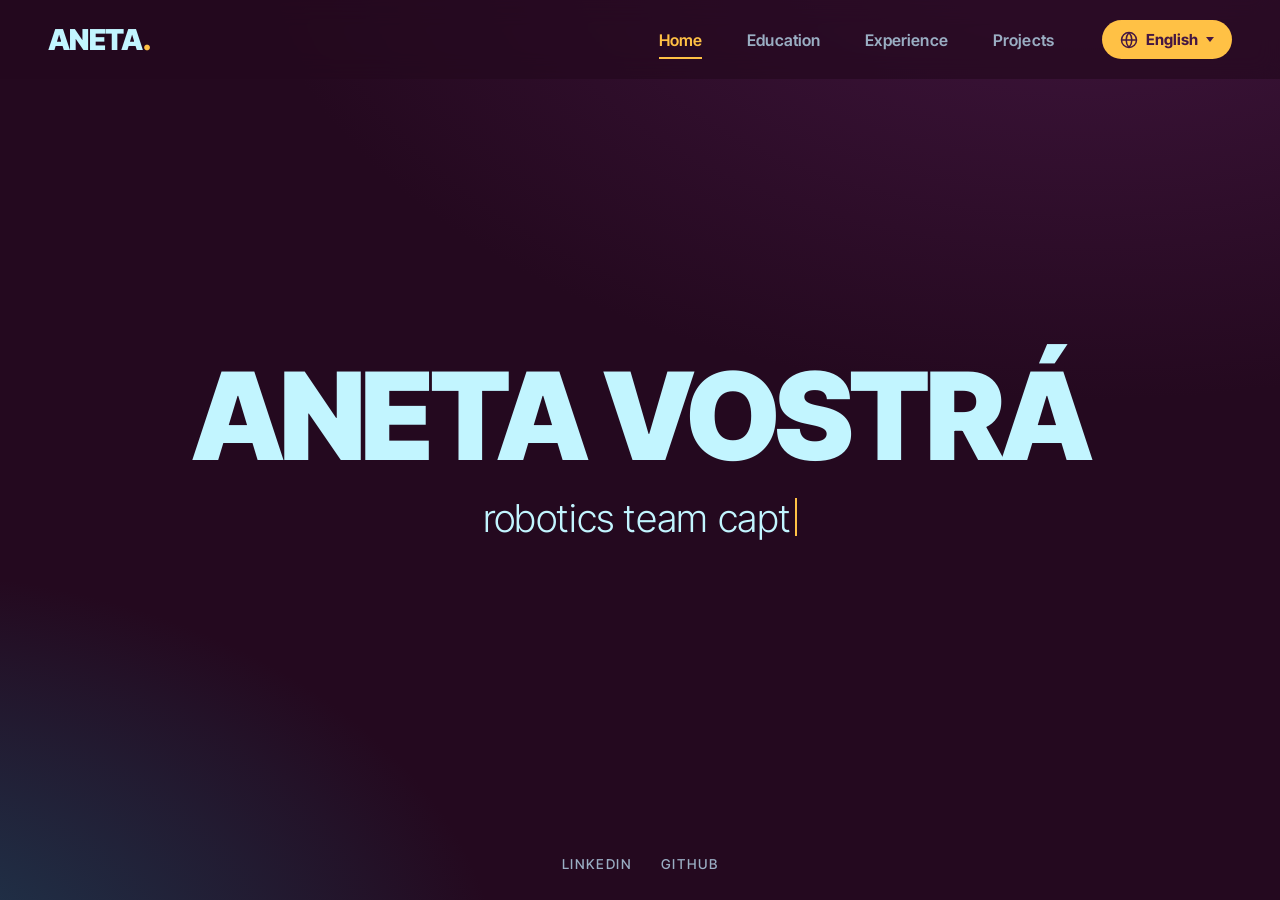
==== commit 00940b2c: "Add dates for Global Online Academy courses Co-Authored-By: Claude Opus 5.5 <noreply@anthropic.com>" ====
--- a/index.html
+++ b/index.html
@@ -79,17 +79,17 @@
           </dl>
         </li>
         <li class="card">
-          <span class="badge">Online courses</span>
+          <span class="badge">2025 – 2026</span>
           <h3>Global Online Academy</h3>
-          <p class="meta">Semester courses taken alongside my school studies</p>
+          <p class="meta">Online courses taken alongside my school studies</p>
           <p>Global Online Academy runs online courses for students from schools around the world. I've taken three courses with them to go deeper into subjects my school timetable couldn't fit.</p>
           <ul class="roles">
+            <li><div><strong>Precalculus</strong><span>Summer 2026</span></div>
+              <p>A two-month summer course covering functions, trigonometry and the other foundations needed for calculus. It gave me a strong base for IB Mathematics: Analysis &amp; Approaches at Higher Level.</p></li>
+            <li><div><strong>Biochemistry</strong><span>Jan – May 2026</span></div>
+              <p>An introduction to the chemistry of living things, looking at the molecules that make life work, such as proteins, enzymes and DNA. It connected my interest in biology with my interest in how technology can support the human body.</p></li>
             <li><div><strong>Problem Solving with Engineering and Design</strong><span>Aug – Dec 2025</span></div>
               <p>A semester of working through the engineering design process, from defining a real problem to brainstorming, prototyping and testing solutions. It tied in closely with my work as lead designer on the robotics team.</p></li>
-            <li><div><strong>Precalculus</strong></div>
-              <p>An online precalculus course covering functions, trigonometry and the other foundations needed for calculus. It gave me a strong base for IB Mathematics: Analysis &amp; Approaches at Higher Level.</p></li>
-            <li><div><strong>Biochemistry</strong></div>
-              <p>An introduction to the chemistry of living things, looking at the molecules that make life work, such as proteins, enzymes and DNA. It connected my interest in biology with my interest in how technology can support the human body.</p></li>
           </ul>
         </li>
         <li class="card">
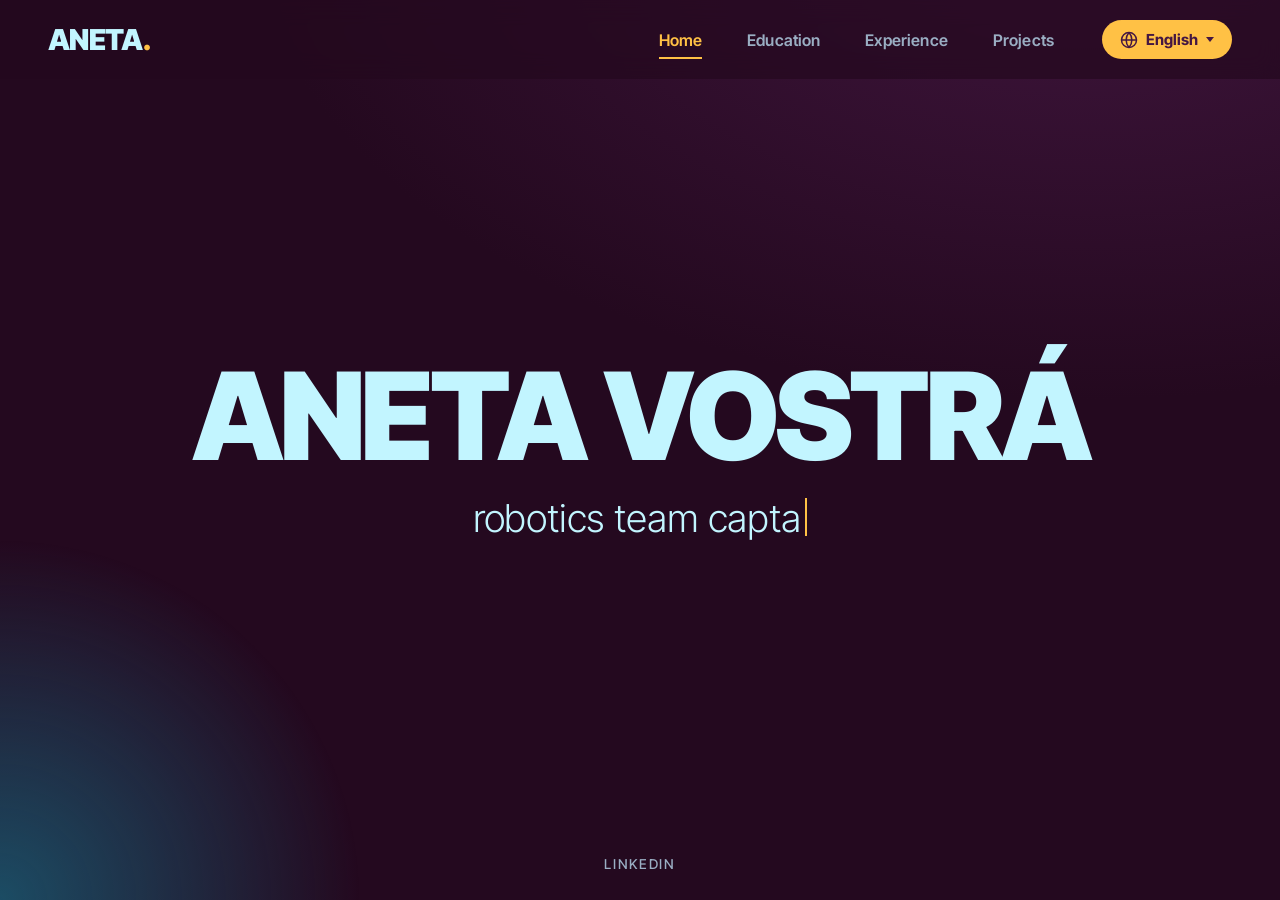
==== commit 199a2982: "Add Czech version, cursor glow and national team captaincy - Czech translation at /cs/ with a workin" ====
--- a/index.html
+++ b/index.html
@@ -8,10 +8,13 @@
   <link rel="preconnect" href="https://fonts.googleapis.com">
   <link rel="preconnect" href="https://fonts.gstatic.com" crossorigin>
   <link href="https://fonts.googleapis.com/css2?family=Inter+Tight:wght@300;400;500;600;700;800;900&family=Inter:wght@400;500;600&display=swap" rel="stylesheet">
+  <link rel="alternate" hreflang="en" href="https://aneta.vostry.org/">
+  <link rel="alternate" hreflang="cs" href="https://aneta.vostry.org/cs/">
   <link rel="stylesheet" href="styles.css">
   <script src="script.js" defer></script>
 </head>
 <body>
+  <div class="cursor-glow" aria-hidden="true"></div>
   <header class="topbar">
     <a href="#home" class="brand">Aneta<span class="dot">.</span></a>
 
@@ -34,8 +37,8 @@
         <span class="caret-down" aria-hidden="true"></span>
       </button>
       <ul id="lang-list" class="lang-list">
-        <li><button aria-current="true" lang="en">English</button></li>
-        <li><button disabled lang="cs">Čeština <small>brzy</small></button></li>
+        <li><a href="./" hreflang="en" lang="en" aria-current="true">English</a></li>
+        <li><a href="cs/" hreflang="cs" lang="cs">Čeština</a></li>
       </ul>
     </div>
   </header>
@@ -54,7 +57,6 @@
       </ul>
       <div class="home-links">
         <a href="https://www.linkedin.com/in/anetav/">LinkedIn</a>
-        <a href="https://github.com/anettle27">GitHub</a>
       </div>
     </section>
 
@@ -160,7 +162,7 @@
       <header class="page-head">
         <p class="eyebrow">02 / Experience</p>
         <h1>Experience</h1>
-        <p class="lead">Robotics captain, community organiser, debater and athlete. Here's what I've been up to.</p>
+        <p class="lead">Captain of my school's robotics team and of Czechia's national robotics team. Also a community organiser, debater and athlete.</p>
       </header>
 
       <h2 class="section-title">Robotics</h2>
@@ -200,18 +202,28 @@
           </ul>
         </article>
 
-        <article class="card job a-mauve">
-          <div class="job-head">
-            <h3>National Team: FIRST Global Challenge</h3>
+        <article class="card job captain">
+          <div class="captain-banner">
+            <span class="captain-star" aria-hidden="true">★</span>
+            <span>National Team Captain</span>
+            <span class="captain-since">2026</span>
+          </div>
+          <div class="job-head">
+            <h3>Team Czechia</h3>
             <span class="badge">Jun 2025 – Now</span>
           </div>
-          <p class="meta">Representing the Czech Republic</p>
-          <p>The FIRST Global Challenge is an international robotics competition where each country sends a single national team. I'm one of the few students who got to represent Czechia.</p>
-          <ul class="roles">
-            <li><div><strong>2026 FIRST Global Challenge</strong><span>Jun 2026 – Now · Incheon, South Korea</span></div>
-              <p>Back on the national team for a second season, this time competing in Incheon, South Korea. Once again we're designing, building and programming a robot for this year's challenge.</p></li>
-            <li><div><strong>2025 FIRST Global Challenge</strong><span>Jun 2025 – Jun 2026 · Panama City, Panama</span></div>
-              <p>Our team engineered, built and programmed a robot to complete the competition's tasks. We competed against national teams from 180 other countries.</p></li>
+          <p class="meta">National robotics team · FIRST Global Challenge</p>
+          <p>The FIRST Global Challenge is known as the Olympics of robotics. Every year, each country sends a single national team of high school students to design, build and program a robot, then compete against the rest of the world. It is the largest youth robotics event in the world, and I am one of the five students selected to represent the Czech Republic.</p>
+          <ul class="stats">
+            <li><strong>190+</strong><span>countries compete</span></li>
+            <li><strong>1</strong><span>team per country</span></li>
+            <li><strong>2</strong><span>seasons on Team Czechia</span></li>
+          </ul>
+          <ul class="roles">
+            <li><div><strong>Captain, 2026 FIRST Global Challenge</strong><span>Jun 2026 – Now · Incheon, South Korea</span></div>
+              <p>This year I'm the captain of Team Czechia, leading our national team at the 2026 FIRST Global Challenge in Incheon, South Korea, from 7 to 10 October. Teams from more than 190 countries will compete under the theme "Igniting Innovation", with robots built around wildfire prevention, mitigation and recovery.</p></li>
+            <li><div><strong>Team Member, 2025 FIRST Global Challenge</strong><span>Jun 2025 – Jun 2026 · Panama City, Panama</span></div>
+              <p>I was one of the few students chosen to represent Czechia at the ninth FIRST Global Challenge, held in Panama City from 29 October to 1 November 2025. Under the theme "Eco Equilibrium", focused on sustainable ecosystems, our team engineered, built and programmed a robot. We competed against 192 teams from 191 countries.</p></li>
           </ul>
         </article>
       </div>
@@ -327,7 +339,7 @@
           <div class="cover c-teal"><span>02</span></div>
           <div class="project-card-body">
             <h3>FIRST Global Challenge 2025</h3>
-            <p>Representing Czechia in Panama with a robot built to compete against 180 countries.</p>
+            <p>Representing Czechia at the Olympics of robotics, against 192 teams from 191 countries.</p>
             <ul class="tags"><li>Robotics</li><li>Engineering</li></ul>
             <span class="more">Take a look <span aria-hidden="true">→</span></span>
           </div>
@@ -385,11 +397,11 @@
       <header class="page-head">
         <p class="eyebrow">Project 02</p>
         <h1>FIRST Global Challenge 2025</h1>
-        <p class="lead">One of the few students representing the Czech Republic at the FIRST Global Challenge in Panama City.</p>
+        <p class="lead">Representing the Czech Republic at the Olympics of robotics in Panama City, against 192 teams from 191 countries.</p>
       </header>
       <div class="cover cover-hero c-teal"><span>02</span></div>
       <dl class="facts">
-        <div><dt>When</dt><dd>Jun 2025</dd></div>
+        <div><dt>When</dt><dd>29 Oct – 1 Nov 2025</dd></div>
         <div><dt>Where</dt><dd>Panama City, Panama</dd></div>
         <div><dt>Team</dt><dd>Czechia · ISP Robotics</dd></div>
         <div><dt>Skills</dt><dd>Problem solving, robotics</dd></div>
@@ -397,11 +409,15 @@
       <div class="story">
         <section>
           <h2>Overview</h2>
-          <p>The FIRST Global Challenge brings together national teams from around the world. As a member of the ISP robotics team, I got to represent Czechia.</p>
+          <p>The FIRST Global Challenge is an Olympics-style robotics competition: each country sends one national team of high school students, and the event moves to a different host country every year. As a member of the ISP robotics team, I got to represent Czechia at the ninth edition in Panama City.</p>
         </section>
         <section>
           <h2>What we did</h2>
-          <p>We engineered, built and programmed a robot to complete the challenge tasks, competing against teams from 180 other countries.</p>
+          <p>The 2025 theme was "Eco Equilibrium", focused on sustainable ecosystems. We engineered, built and programmed a robot to complete the challenge tasks, competing against 192 teams from 191 countries.</p>
+        </section>
+        <section>
+          <h2>What's next</h2>
+          <p>In 2026 I'm back on Team Czechia, this time as captain, for the FIRST Global Challenge in Incheon, South Korea.</p>
         </section>
       </div>
       <a class="next" href="#projects/campfire-prague">
--- a/styles.css
+++ b/styles.css
@@ -30,7 +30,6 @@
   flex-direction: column;
   background:
     radial-gradient(1200px 700px at 85% -10%, color-mix(in srgb, var(--plum) 90%, transparent), transparent 70%),
-    radial-gradient(900px 600px at -10% 110%, color-mix(in srgb, var(--teal) 70%, transparent), transparent 70%),
     var(--bg);
   background-attachment: fixed;
   color: var(--text);
@@ -49,6 +48,23 @@
 a { color: inherit; }
 ::selection { background: var(--sun); color: var(--plum); }
 :focus-visible { outline: 2px solid var(--sun); outline-offset: 3px; border-radius: 4px; }
+
+/* ---------- Glow that follows the cursor ---------- */
+.cursor-glow {
+  position: fixed;
+  left: 0;
+  top: 0;
+  z-index: -1;
+  width: 720px;
+  height: 720px;
+  margin: -360px 0 0 -360px;
+  border-radius: 50%;
+  background: radial-gradient(closest-side, color-mix(in srgb, var(--teal) 90%, transparent), color-mix(in srgb, var(--teal) 45%, transparent) 50%, transparent);
+  pointer-events: none;
+  /* Parked in the bottom-left corner until the mouse moves */
+  transform: translate(0, 100vh);
+  will-change: transform;
+}
 
 /* ---------- Top bar ---------- */
 .topbar {
@@ -176,7 +192,7 @@
   transition: opacity .2s, transform .2s, visibility .2s;
 }
 .lang.open .lang-list { opacity: 1; visibility: visible; transform: none; }
-.lang-list button {
+.lang-list a {
   display: flex;
   justify-content: space-between;
   align-items: center;
@@ -188,19 +204,11 @@
   color: var(--text);
   font: 600 .95rem var(--display);
   text-align: left;
+  text-decoration: none;
   cursor: pointer;
 }
-.lang-list button:not(:disabled):hover { background: var(--surface-hover); }
-.lang-list button[aria-current="true"] { color: var(--sun); }
-.lang-list button:disabled { opacity: .5; cursor: default; }
-.lang-list small {
-  font: 600 .65rem var(--display);
-  text-transform: uppercase;
-  letter-spacing: .08em;
-  padding: 2px 8px;
-  border: 1px solid currentColor;
-  border-radius: 999px;
-}
+.lang-list a:hover { background: var(--surface-hover); }
+.lang-list a[aria-current="true"] { color: var(--sun); }
 
 @media (max-width: 760px) {
   .topbar { gap: 10px; }
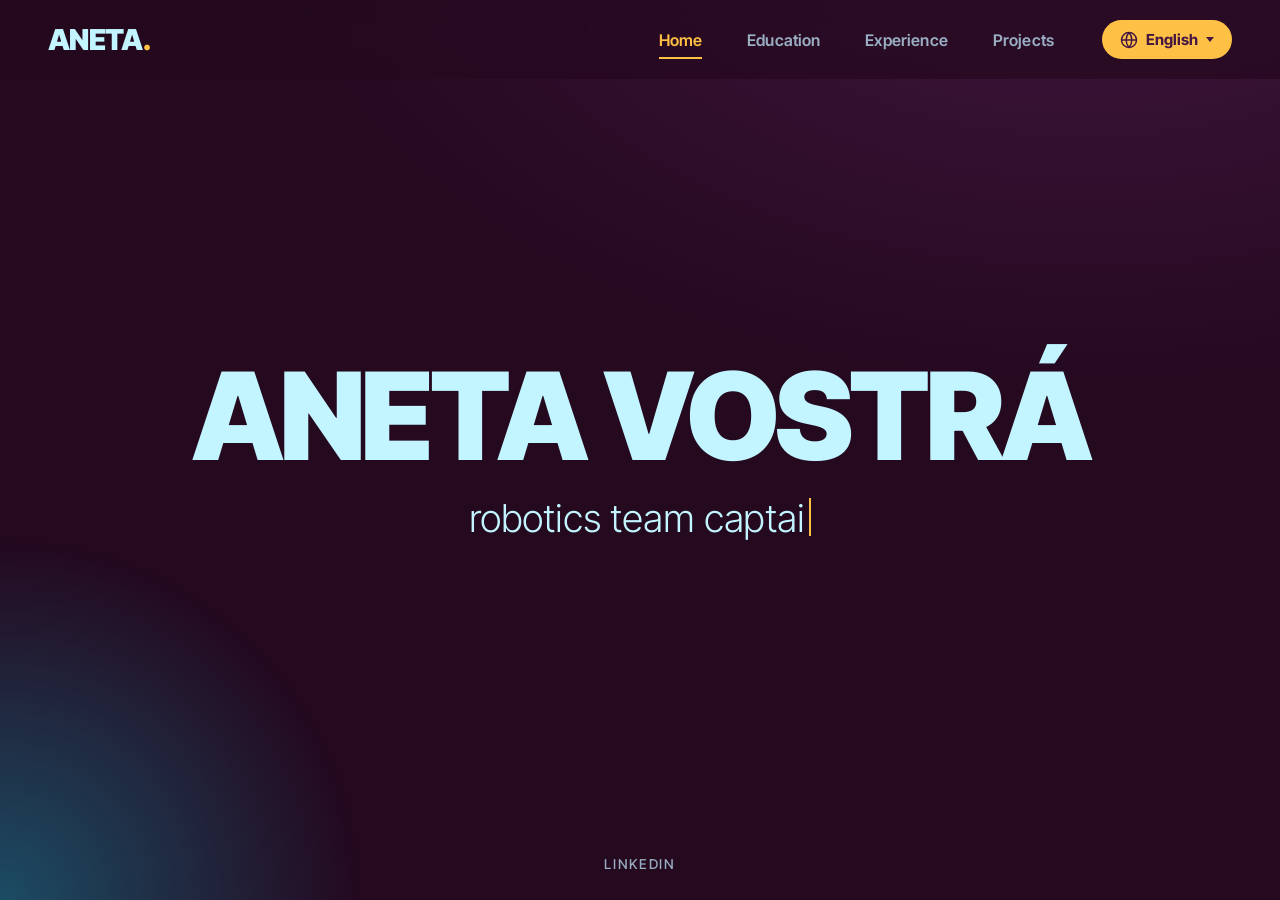
==== commit 79acd61a: "new intro" ====
--- a/index.html
+++ b/index.html
@@ -51,9 +51,8 @@
       <!-- Edit these lines to change the rotating subtext on the home page -->
       <ul class="phrases visually-hidden">
         <li>robotics team captain.</li>
-        <li>economics and politics enthusiast.</li>
+        <li>economics and maths student.</li>
         <li>debater and public speaker.</li>
-        <li>tech tinkerer.</li>
       </ul>
       <div class="home-links">
         <a href="https://www.linkedin.com/in/anetav/">LinkedIn</a>
